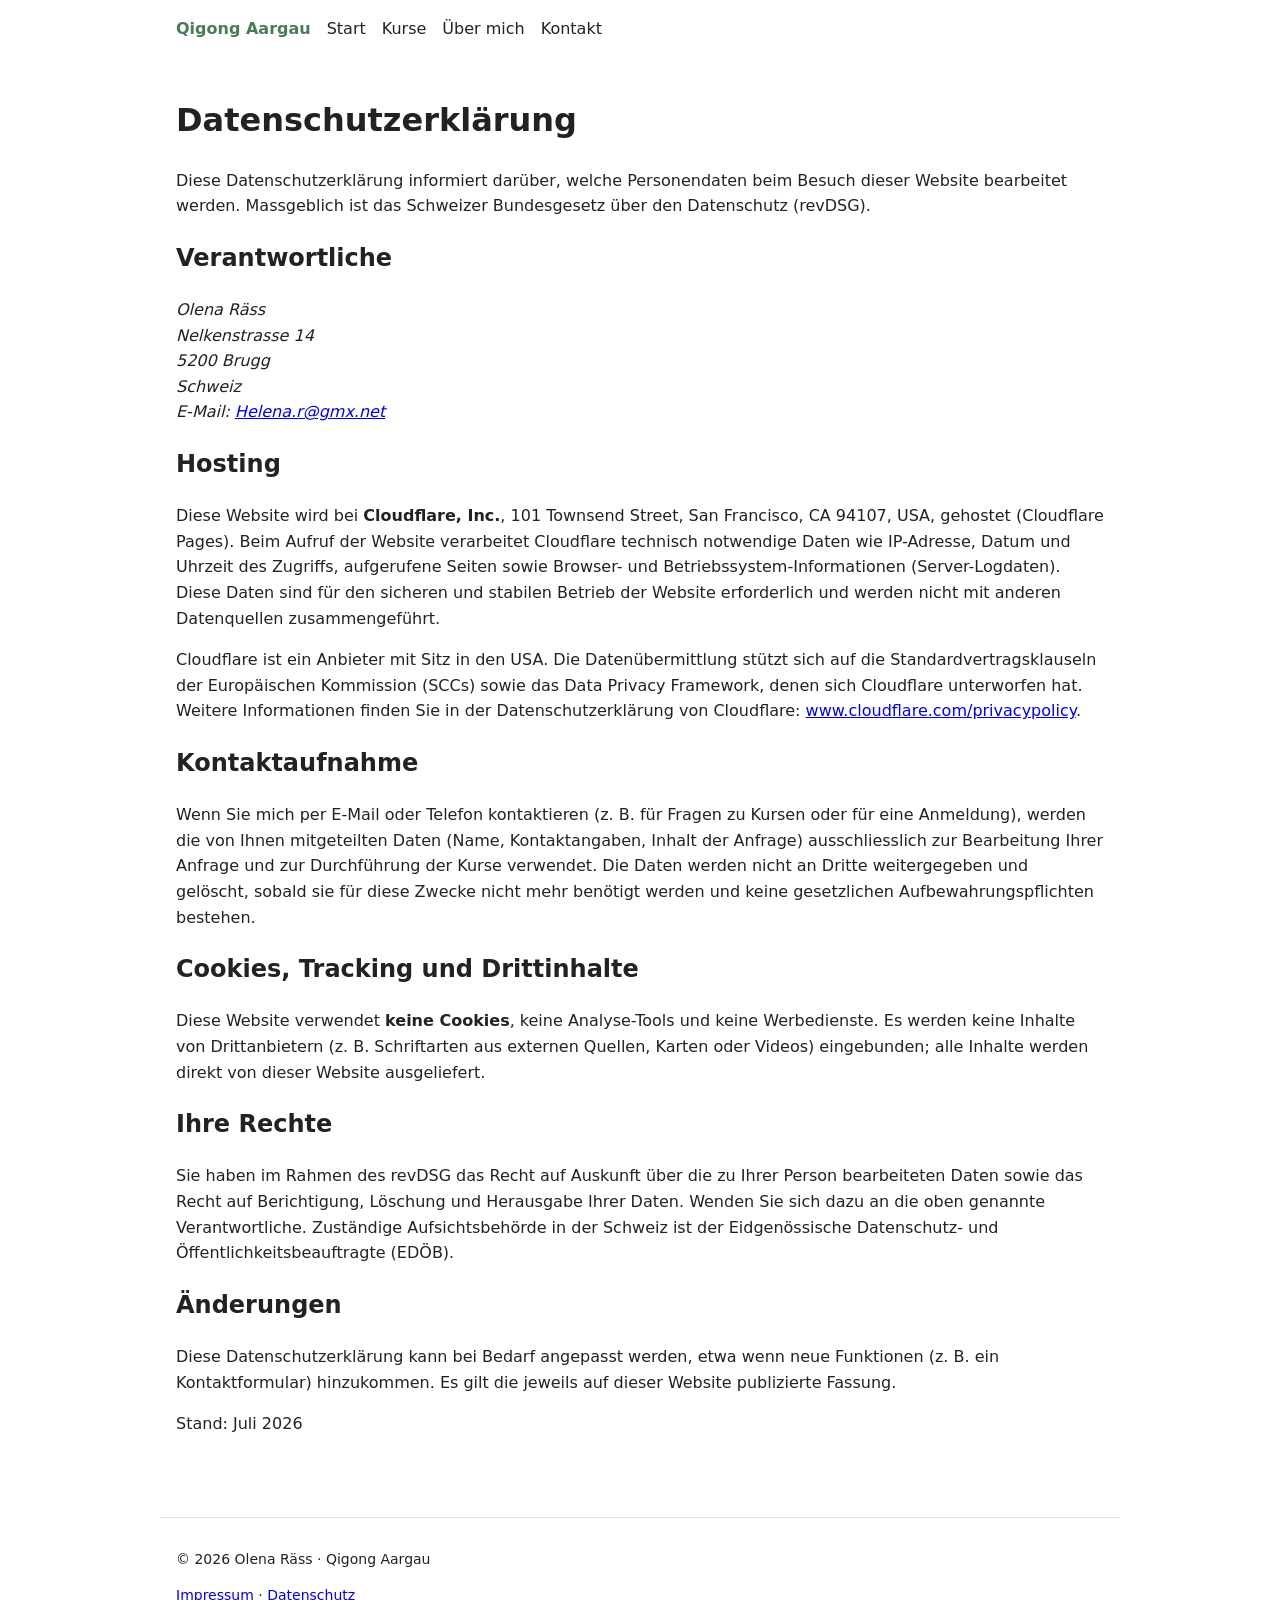
==== datenschutz.html @ e33f3f1c "Add site skeleton with content, deploy config, and preview password protection - Six German pages (i" ====
<!DOCTYPE html>
<html lang="de-CH">
<head>
  <meta charset="utf-8">
  <meta name="viewport" content="width=device-width, initial-scale=1">
  <title>Datenschutzerklärung – Qigong Aargau</title>
  <meta name="robots" content="noindex">
  <link rel="stylesheet" href="/css/style.css">
</head>
<body>

<header class="site-header">
  <a class="site-logo" href="/">Qigong Aargau</a>
  <nav class="site-nav" aria-label="Hauptnavigation">
    <a href="/">Start</a>
    <a href="/kurse.html">Kurse</a>
    <a href="/ueber-mich.html">Über mich</a>
    <a href="/kontakt.html">Kontakt</a>
  </nav>
</header>

<main>
  <h1>Datenschutzerklärung</h1>

  <p>
    Diese Datenschutzerklärung informiert darüber, welche Personendaten beim
    Besuch dieser Website bearbeitet werden. Massgeblich ist das Schweizer
    Bundesgesetz über den Datenschutz (revDSG).
  </p>

  <h2>Verantwortliche</h2>
  <address>
    <p>
      Olena Räss<br>
      Nelkenstrasse 14<br>
      5200 Brugg<br>
      Schweiz<br>
      E-Mail: <a href="mailto:Helena.r@gmx.net">Helena.r@gmx.net</a>
    </p>
  </address>

  <h2>Hosting</h2>
  <p>
    Diese Website wird bei <strong>Cloudflare, Inc.</strong>, 101 Townsend
    Street, San Francisco, CA 94107, USA, gehostet (Cloudflare Pages).
    Beim Aufruf der Website verarbeitet Cloudflare technisch notwendige Daten
    wie IP-Adresse, Datum und Uhrzeit des Zugriffs, aufgerufene Seiten sowie
    Browser- und Betriebssystem-Informationen (Server-Logdaten). Diese Daten
    sind für den sicheren und stabilen Betrieb der Website erforderlich und
    werden nicht mit anderen Datenquellen zusammengeführt.
  </p>
  <p>
    Cloudflare ist ein Anbieter mit Sitz in den USA. Die Datenübermittlung
    stützt sich auf die Standardvertragsklauseln der Europäischen Kommission
    (SCCs) sowie das Data Privacy Framework, denen sich Cloudflare
    unterworfen hat. Weitere Informationen finden Sie in der
    Datenschutzerklärung von Cloudflare:
    <a href="https://www.cloudflare.com/privacypolicy/" rel="noopener">
      www.cloudflare.com/privacypolicy</a>.
  </p>

  <h2>Kontaktaufnahme</h2>
  <p>
    Wenn Sie mich per E-Mail oder Telefon kontaktieren (z.&nbsp;B. für Fragen
    zu Kursen oder für eine Anmeldung), werden die von Ihnen mitgeteilten
    Daten (Name, Kontaktangaben, Inhalt der Anfrage) ausschliesslich zur
    Bearbeitung Ihrer Anfrage und zur Durchführung der Kurse verwendet. Die
    Daten werden nicht an Dritte weitergegeben und gelöscht, sobald sie für
    diese Zwecke nicht mehr benötigt werden und keine gesetzlichen
    Aufbewahrungspflichten bestehen.
  </p>

  <h2>Cookies, Tracking und Drittinhalte</h2>
  <p>
    Diese Website verwendet <strong>keine Cookies</strong>, keine
    Analyse-Tools und keine Werbedienste. Es werden keine Inhalte von
    Drittanbietern (z.&nbsp;B. Schriftarten aus externen Quellen, Karten oder
    Videos) eingebunden; alle Inhalte werden direkt von dieser Website
    ausgeliefert.
  </p>

  <h2>Ihre Rechte</h2>
  <p>
    Sie haben im Rahmen des revDSG das Recht auf Auskunft über die zu Ihrer
    Person bearbeiteten Daten sowie das Recht auf Berichtigung, Löschung und
    Herausgabe Ihrer Daten. Wenden Sie sich dazu an die oben genannte
    Verantwortliche. Zuständige Aufsichtsbehörde in der Schweiz ist der
    Eidgenössische Datenschutz- und Öffentlichkeitsbeauftragte (EDÖB).
  </p>

  <h2>Änderungen</h2>
  <p>
    Diese Datenschutzerklärung kann bei Bedarf angepasst werden, etwa wenn
    neue Funktionen (z.&nbsp;B. ein Kontaktformular) hinzukommen. Es gilt die
    jeweils auf dieser Website publizierte Fassung.
  </p>

  <p>Stand: Juli 2026</p>
</main>

<footer class="site-footer">
  <p>© 2026 Olena Räss · Qigong Aargau</p>
  <nav aria-label="Rechtliches">
    <a href="/impressum.html">Impressum</a> ·
    <a href="/datenschutz.html">Datenschutz</a>
  </nav>
</footer>

</body>
</html>
---- css/style.css ----
/* Qigong Aargau – zentrales Stylesheet (Stub, Gestaltung folgt) */

:root {
  --color-text: #222;
  --color-bg: #fff;
  --color-accent: #4a7c59;
  --max-width: 60rem;
}

* {
  box-sizing: border-box;
}

body {
  margin: 0;
  font-family: system-ui, -apple-system, "Segoe UI", Roboto, sans-serif;
  line-height: 1.6;
  color: var(--color-text);
  background: var(--color-bg);
}

.site-header,
main,
.site-footer {
  max-width: var(--max-width);
  margin: 0 auto;
  padding: 1rem;
}

.site-header {
  display: flex;
  flex-wrap: wrap;
  align-items: baseline;
  gap: 1rem;
}

.site-logo {
  font-weight: 700;
  text-decoration: none;
  color: var(--color-accent);
}

.site-nav {
  display: flex;
  gap: 1rem;
}

.site-nav a {
  color: var(--color-text);
  text-decoration: none;
}

.site-nav a[aria-current="page"] {
  border-bottom: 2px solid var(--color-accent);
}

.lead {
  font-size: 1.125rem;
  color: var(--color-accent);
}

img {
  max-width: 100%;
  height: auto;
}

.site-footer {
  margin-top: 3rem;
  border-top: 1px solid #ddd;
  font-size: 0.875rem;
}
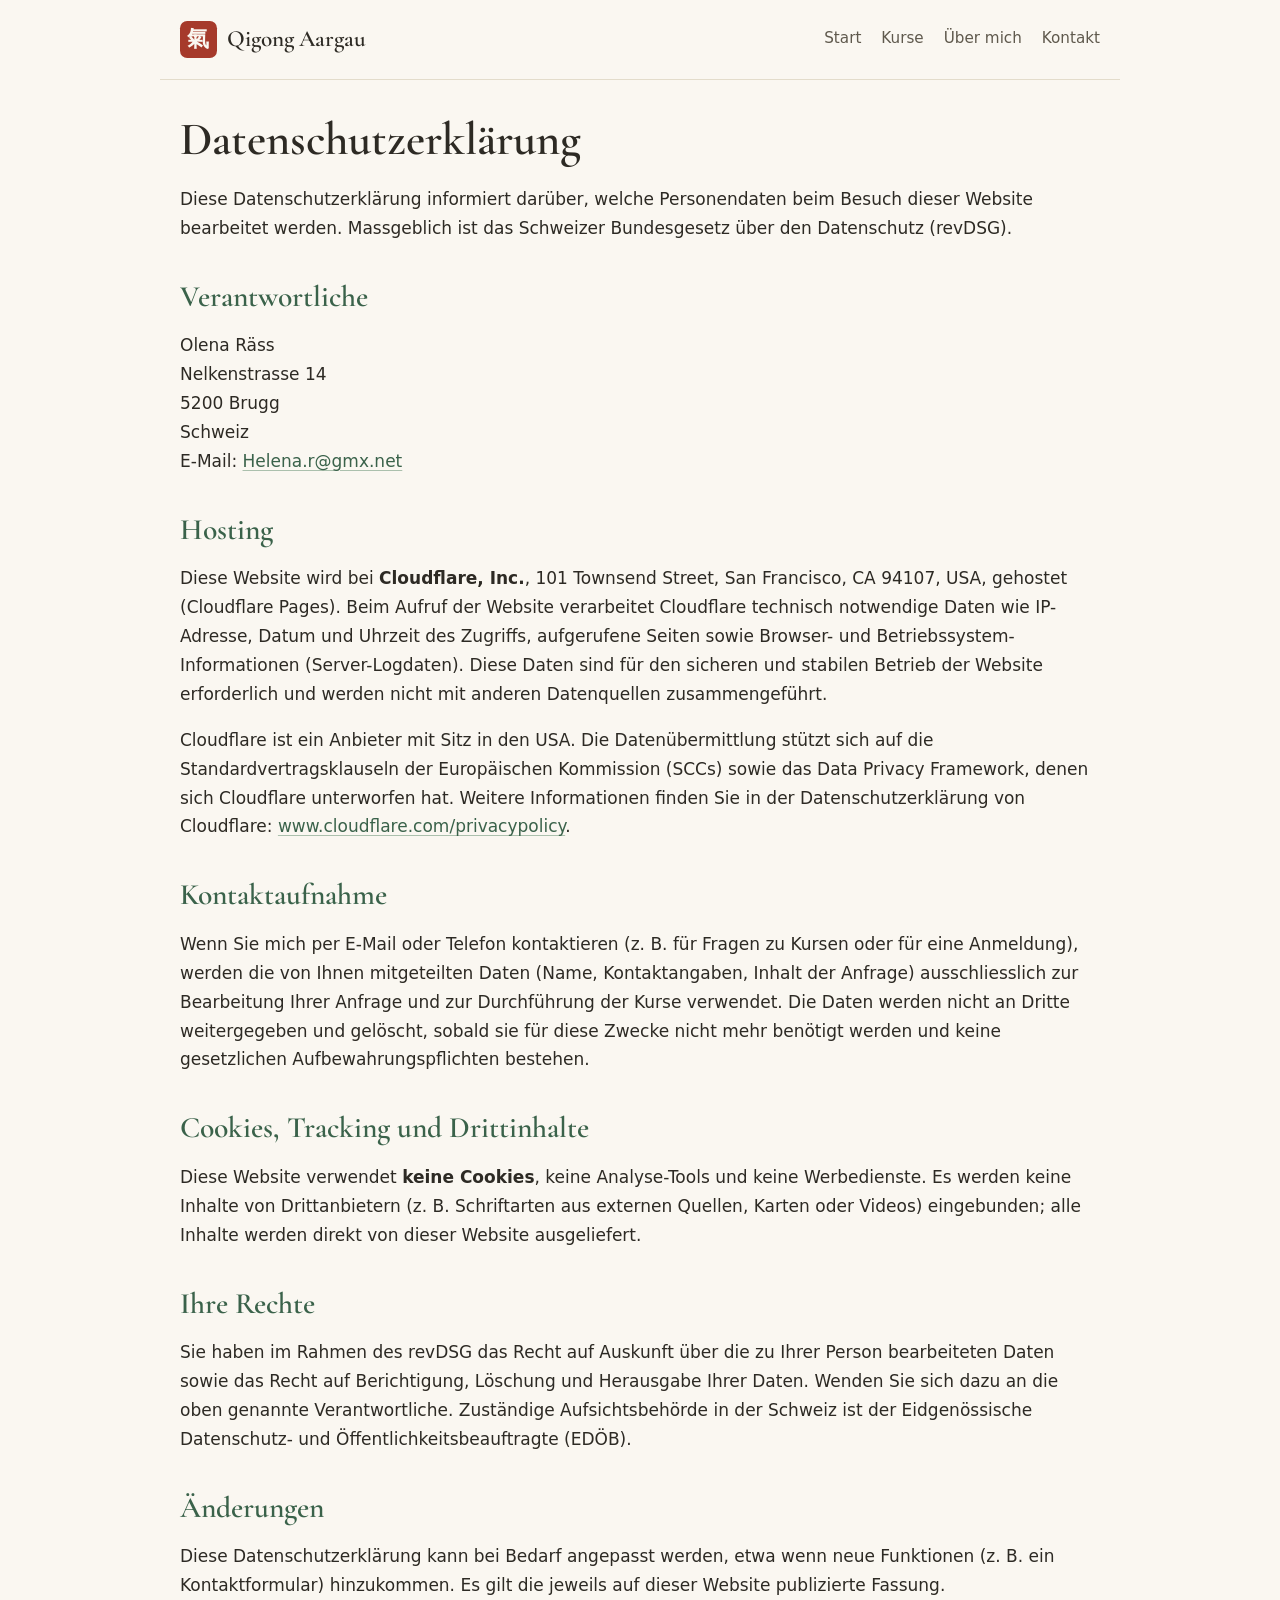
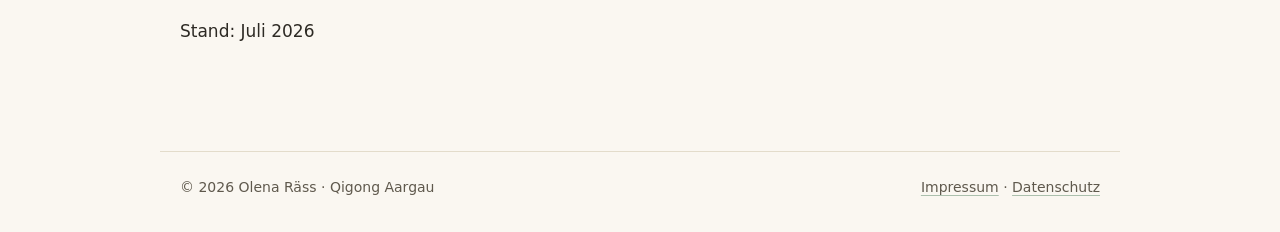
==== commit 780f43b9: "First visual design: rice-paper palette, jade/seal accents, Cormorant headings - Palette: warm paper" ====
--- a/datenschutz.html
+++ b/datenschutz.html
@@ -5,12 +5,13 @@
   <meta name="viewport" content="width=device-width, initial-scale=1">
   <title>Datenschutzerklärung – Qigong Aargau</title>
   <meta name="robots" content="noindex">
+  <link rel="preload" href="/fonts/cormorant-garamond-latin.woff2" as="font" type="font/woff2" crossorigin>
   <link rel="stylesheet" href="/css/style.css">
 </head>
 <body>
 
 <header class="site-header">
-  <a class="site-logo" href="/">Qigong Aargau</a>
+  <a class="site-logo" href="/"><span class="seal" aria-hidden="true">氣</span>Qigong Aargau</a>
   <nav class="site-nav" aria-label="Hauptnavigation">
     <a href="/">Start</a>
     <a href="/kurse.html">Kurse</a>
--- a/css/style.css
+++ b/css/style.css
@@ -1,10 +1,40 @@
-/* Qigong Aargau – zentrales Stylesheet (Stub, Gestaltung folgt) */
+/* Qigong Aargau – zentrales Stylesheet
+   Gestaltung: Reispapier-Grundton, Tusche-Anthrazit, Jade als Hauptakzent,
+   Siegelrot (sparsam) als zweiter Akzent. Überschriften: Cormorant Garamond
+   (selbst gehostet, variable Schrift), Fliesstext: Systemschrift. */
+
+/* ---------- Schriften (selbst gehostet, /fonts) ---------- */
+
+@font-face {
+  font-family: "Cormorant Garamond";
+  font-style: normal;
+  font-weight: 300 700;
+  font-display: swap;
+  src: url("/fonts/cormorant-garamond-latin.woff2") format("woff2");
+}
+
+@font-face {
+  font-family: "Cormorant Garamond";
+  font-style: italic;
+  font-weight: 300 700;
+  font-display: swap;
+  src: url("/fonts/cormorant-garamond-italic-latin.woff2") format("woff2");
+}
+
+/* ---------- Farb- und Grundwerte ---------- */
 
 :root {
-  --color-text: #222;
-  --color-bg: #fff;
-  --color-accent: #4a7c59;
+  --paper: #faf7f1;
+  --paper-deep: #f2ede1;
+  --ink: #2d2a24;
+  --ink-soft: #5f594d;
+  --jade: #4a7c59;
+  --jade-deep: #3a624a;
+  --seal: #a63a2b;
+  --line: #e3dccb;
   --max-width: 60rem;
+  --font-display: "Cormorant Garamond", Georgia, "Times New Roman", serif;
+  --font-body: system-ui, -apple-system, "Segoe UI", Roboto, sans-serif;
 }
 
 * {
@@ -13,59 +43,298 @@
 
 body {
   margin: 0;
-  font-family: system-ui, -apple-system, "Segoe UI", Roboto, sans-serif;
-  line-height: 1.6;
-  color: var(--color-text);
-  background: var(--color-bg);
-}
+  font-family: var(--font-body);
+  font-size: 1.0625rem;
+  line-height: 1.7;
+  color: var(--ink);
+  background: var(--paper);
+}
+
+/* ---------- Grundraster ---------- */
 
 .site-header,
 main,
 .site-footer {
   max-width: var(--max-width);
   margin: 0 auto;
-  padding: 1rem;
-}
+  padding: 1rem 1.25rem;
+}
+
+main {
+  padding-top: 1.5rem;
+  padding-bottom: 2rem;
+}
+
+/* ---------- Typografie ---------- */
+
+h1,
+h2,
+h3 {
+  font-family: var(--font-display);
+  font-weight: 600;
+  line-height: 1.2;
+  color: var(--ink);
+}
+
+h1 {
+  font-size: clamp(2.1rem, 5vw, 2.9rem);
+  margin: 0.5rem 0 0.75rem;
+}
+
+h2 {
+  font-size: clamp(1.5rem, 3.5vw, 1.85rem);
+  margin: 2.25rem 0 0.5rem;
+  color: var(--jade-deep);
+}
+
+.lead {
+  font-family: var(--font-display);
+  font-style: italic;
+  font-weight: 500;
+  font-size: 1.4rem;
+  color: var(--ink-soft);
+  margin-top: 0;
+}
+
+a {
+  color: var(--jade-deep);
+  text-decoration-color: color-mix(in srgb, var(--jade) 45%, transparent);
+  text-underline-offset: 0.2em;
+}
+
+a:hover {
+  color: var(--seal);
+  text-decoration-color: currentColor;
+}
+
+:focus-visible {
+  outline: 2px solid var(--jade);
+  outline-offset: 3px;
+  border-radius: 2px;
+}
+
+strong {
+  color: var(--ink);
+}
+
+address {
+  font-style: normal;
+}
+
+img {
+  max-width: 100%;
+  height: auto;
+}
+
+::selection {
+  background: color-mix(in srgb, var(--jade) 25%, var(--paper));
+}
+
+/* ---------- Kopfbereich ---------- */
 
 .site-header {
   display: flex;
   flex-wrap: wrap;
-  align-items: baseline;
-  gap: 1rem;
+  align-items: center;
+  gap: 0.75rem 1.5rem;
+  padding-top: 1.25rem;
+  padding-bottom: 1.25rem;
+  border-bottom: 1px solid var(--line);
 }
 
 .site-logo {
-  font-weight: 700;
+  display: inline-flex;
+  align-items: center;
+  gap: 0.65rem;
+  font-family: var(--font-display);
+  font-weight: 600;
+  font-size: 1.45rem;
+  color: var(--ink);
   text-decoration: none;
-  color: var(--color-accent);
+}
+
+.site-logo:hover {
+  color: var(--ink);
+}
+
+.seal {
+  display: inline-flex;
+  align-items: center;
+  justify-content: center;
+  width: 2.3rem;
+  height: 2.3rem;
+  border-radius: 0.45rem;
+  background: var(--seal);
+  color: var(--paper);
+  font-family: "Noto Serif CJK SC", "Noto Sans CJK SC", "PingFang SC",
+    "Hiragino Sans GB", "Microsoft YaHei", serif;
+  font-size: 1.35rem;
+  line-height: 1;
+  flex: none;
 }
 
 .site-nav {
   display: flex;
-  gap: 1rem;
+  flex-wrap: wrap;
+  gap: 0.25rem 1.25rem;
+  margin-left: auto;
+  font-size: 0.95rem;
 }
 
 .site-nav a {
-  color: var(--color-text);
+  color: var(--ink-soft);
   text-decoration: none;
+  padding: 0.25rem 0;
+  border-bottom: 2px solid transparent;
+}
+
+.site-nav a:hover {
+  color: var(--jade-deep);
 }
 
 .site-nav a[aria-current="page"] {
-  border-bottom: 2px solid var(--color-accent);
-}
-
-.lead {
-  font-size: 1.125rem;
-  color: var(--color-accent);
-}
-
-img {
-  max-width: 100%;
+  color: var(--ink);
+  border-bottom-color: var(--jade);
+}
+
+/* ---------- Startseite: Hero ---------- */
+
+.hero {
+  display: grid;
+  grid-template-columns: 3fr 2fr;
+  gap: 2rem;
+  align-items: center;
+  padding: 1.5rem 0 1rem;
+}
+
+.hero-art {
+  width: 100%;
   height: auto;
-}
+  color: var(--jade);
+}
+
+.hero-actions {
+  display: flex;
+  flex-wrap: wrap;
+  align-items: center;
+  gap: 1rem 1.5rem;
+  margin-top: 1.75rem;
+}
+
+.button {
+  display: inline-block;
+  background: var(--jade);
+  color: var(--paper);
+  text-decoration: none;
+  font-weight: 600;
+  font-size: 1rem;
+  padding: 0.7rem 1.5rem;
+  border-radius: 999px;
+  transition: background-color 0.15s ease;
+}
+
+.button:hover {
+  background: var(--jade-deep);
+  color: var(--paper);
+}
+
+@media (max-width: 44rem) {
+  .hero {
+    grid-template-columns: 1fr;
+    gap: 1rem;
+  }
+
+  .hero-art {
+    max-width: 16rem;
+    margin: 0 auto;
+  }
+}
+
+/* ---------- Trennelement (Pinselstrich) ---------- */
+
+.divider {
+  display: block;
+  width: 8.5rem;
+  height: auto;
+  margin: 2.75rem auto 0.5rem;
+  color: var(--jade);
+}
+
+/* ---------- Karten (Kurse, Kontakt) ---------- */
+
+.card {
+  background: color-mix(in srgb, var(--paper-deep) 65%, var(--paper));
+  border: 1px solid var(--line);
+  border-radius: 0.75rem;
+  padding: 1.5rem 1.75rem;
+  margin: 1.5rem 0;
+}
+
+.card h2 {
+  margin-top: 0;
+}
+
+.card ul {
+  padding-left: 1.25rem;
+}
+
+.card li {
+  margin: 0.35rem 0;
+}
+
+/* ---------- Über mich ---------- */
+
+.bio {
+  display: grid;
+  grid-template-columns: 5fr 2fr;
+  gap: 2.5rem;
+  align-items: start;
+}
+
+.bio-figure {
+  margin: 0.75rem 0 0;
+}
+
+.bio-figure svg {
+  width: 100%;
+  height: auto;
+  border-radius: 0.75rem;
+}
+
+@media (max-width: 44rem) {
+  .bio {
+    grid-template-columns: 1fr;
+    gap: 0;
+  }
+
+  .bio-figure {
+    max-width: 14rem;
+  }
+}
+
+/* ---------- Fussbereich ---------- */
 
 .site-footer {
-  margin-top: 3rem;
-  border-top: 1px solid #ddd;
+  margin-top: 3.5rem;
+  padding-top: 1.5rem;
+  padding-bottom: 2rem;
+  border-top: 1px solid var(--line);
   font-size: 0.875rem;
-}
+  color: var(--ink-soft);
+  display: flex;
+  flex-wrap: wrap;
+  gap: 0.5rem 2rem;
+  justify-content: space-between;
+}
+
+.site-footer p {
+  margin: 0;
+}
+
+.site-footer a {
+  color: var(--ink-soft);
+}
+
+.site-footer a:hover {
+  color: var(--seal);
+}
